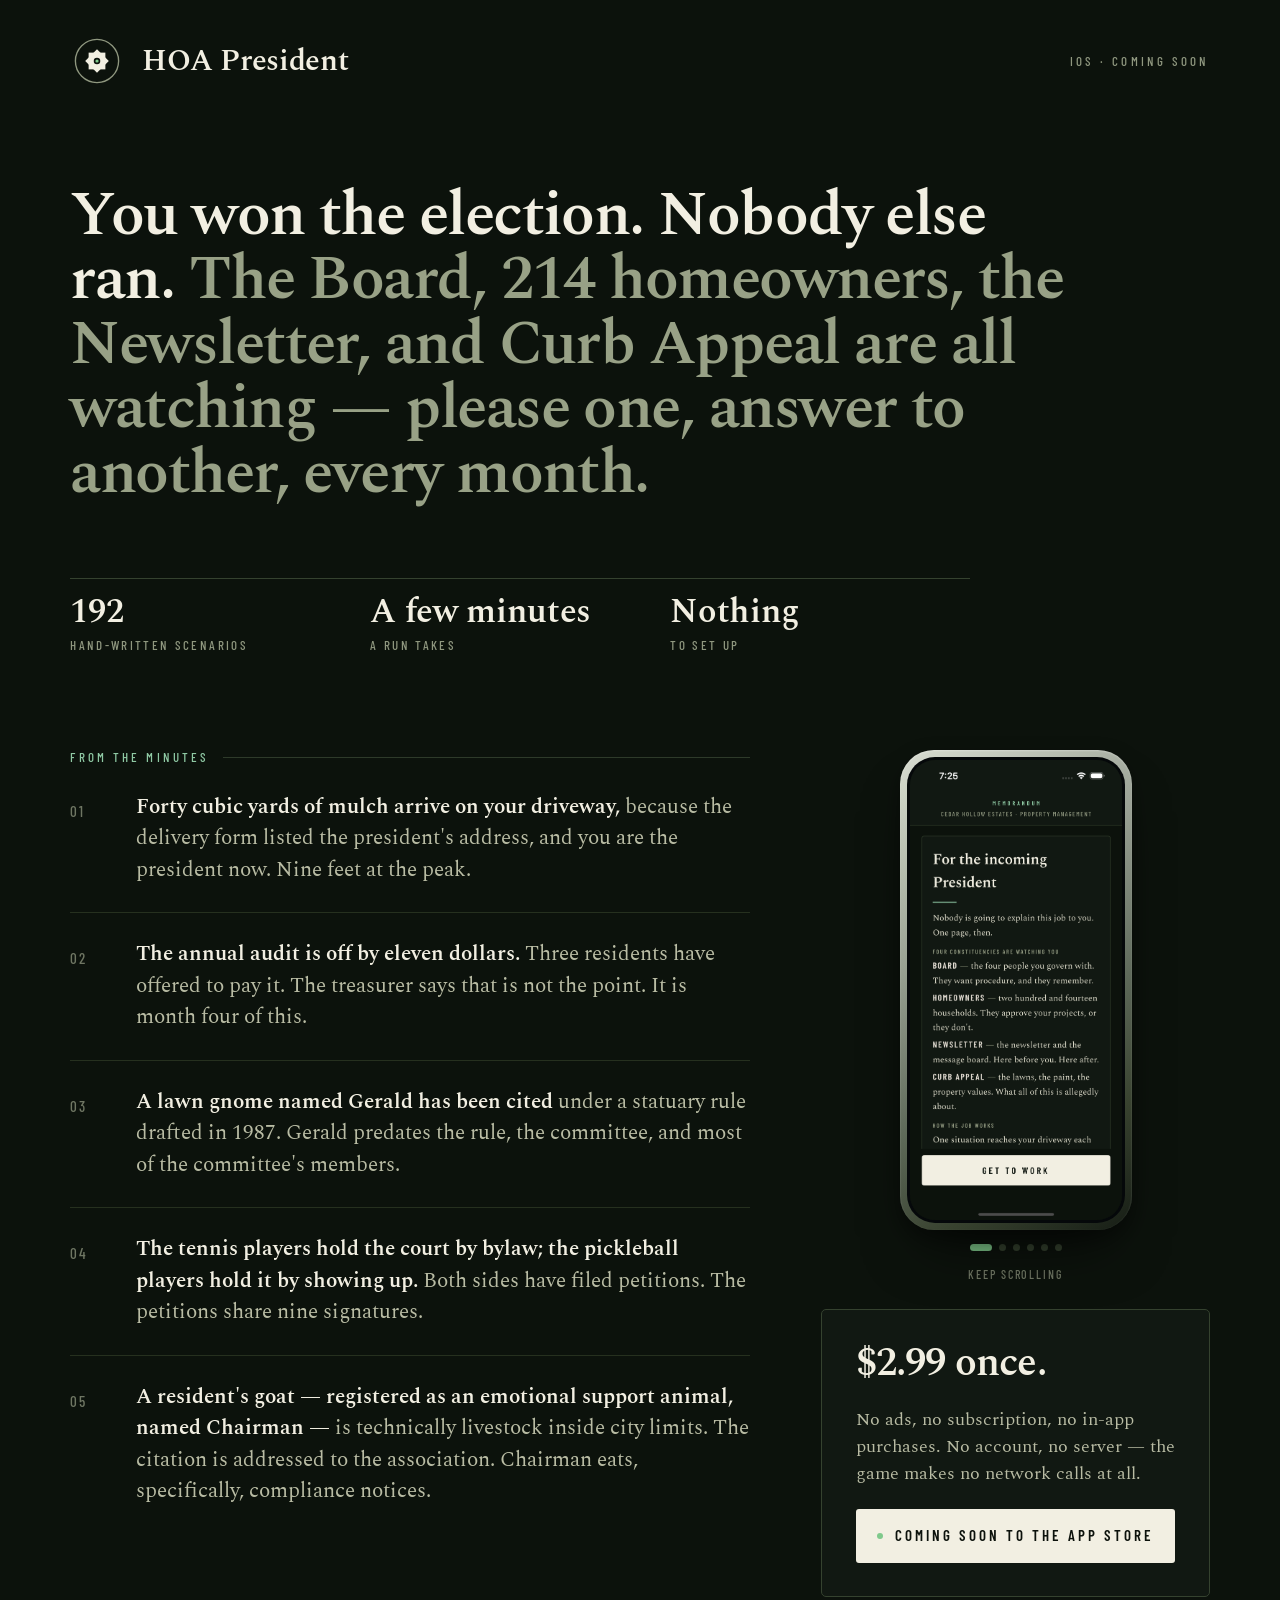
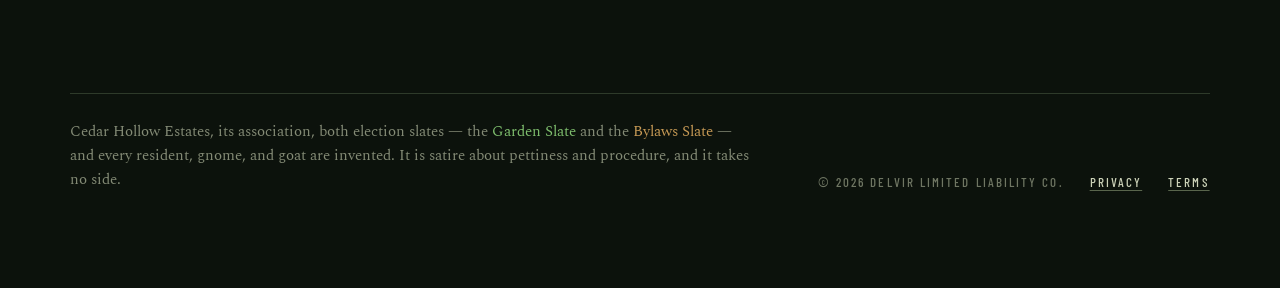
==== index.html @ aea38b38 "HOA President marketing site: static landing + privacy + terms Structural mirror of pocket-veto-site" ====
<!doctype html>
<html lang="en">
<head>
<meta charset="utf-8">
<meta name="viewport" content="width=device-width, initial-scale=1">
<title>HOA President — a suburban survival card game</title>
<meta name="description" content="You are president of the homeowners association now. The Board, 214 homeowners, the Newsletter, and Curb Appeal are all watching — please one, answer to another, every month. 192 hand-written scenarios. $2.99 once, no ads or subscriptions, no network calls at all. Coming soon to the App Store.">
<meta property="og:title" content="HOA President">
<meta property="og:description" content="You are president of the homeowners association now. The Board, 214 homeowners, the Newsletter, and Curb Appeal are all watching — please one, answer to another, every month. 192 hand-written scenarios.">
<meta property="og:type" content="website">
<meta property="og:url" content="https://hoa-president-site.vercel.app">
<meta name="theme-color" content="#0C120C">
<link rel="icon" href="/favicon.svg?v=1" type="image/svg+xml">
<link rel="icon" href="/icon-32.png?v=1" sizes="32x32" type="image/png">
<link rel="apple-touch-icon" href="/apple-touch-icon.png?v=1" sizes="180x180">
<link rel="manifest" href="/site.webmanifest">
<link rel="stylesheet" href="/styles.css">
<script src="/app.js" defer></script>
</head>
<body class="lp">

<div class="page">

  <header class="hd">
    <div class="hd-lockup">
      <svg class="mark" viewBox="0 0 200 200" role="img" aria-label="HOA President">
        <circle class="mark-ring" cx="100" cy="100" r="80" fill="none" stroke-width="5"/>
        <g class="mark-rose">
          <rect x="69" y="69" width="62" height="62"/>
          <rect x="69" y="69" width="62" height="62" transform="rotate(45 100 100)"/>
        </g>
        <circle class="mark-hub" cx="100" cy="100" r="12"/>
        <circle class="mark-pip" cx="100" cy="100" r="6"/>
      </svg>
      <span class="wordmark">HOA President</span>
    </div>
    <span class="hd-status">iOS &middot; Coming soon</span>
  </header>

  <section class="hero">
    <h1>You won the election. Nobody else ran. <span class="hero-rest">The Board, 214 homeowners, the Newsletter, and Curb Appeal are all watching &mdash; please one, answer to another, every month.</span></h1>
  </section>

  <section class="stats" aria-label="At a glance">
    <div class="stat">
      <div class="stat-n">192</div>
      <div class="stat-l">hand-written scenarios</div>
    </div>
    <div class="stat">
      <div class="stat-n">A few minutes</div>
      <div class="stat-l">a run takes</div>
    </div>
    <div class="stat">
      <div class="stat-n">Nothing</div>
      <div class="stat-l">to set up</div>
    </div>
  </section>

  <div class="main" id="main">

    <section class="desk" aria-labelledby="desk-eyebrow">
      <div class="eyebrow-row">
        <h2 class="eyebrow" id="desk-eyebrow">From the minutes</h2>
        <span class="eyebrow-rule" aria-hidden="true"></span>
      </div>

      <ol class="quirks">
        <li>
          <span class="q-num" aria-hidden="true">01</span>
          <p><b>Forty cubic yards of mulch arrive on your driveway,</b> because the delivery form listed the president's address, and you are the president now. Nine feet at the peak.</p>
        </li>
        <li>
          <span class="q-num" aria-hidden="true">02</span>
          <p><b>The annual audit is off by eleven dollars.</b> Three residents have offered to pay it. The treasurer says that is not the point. It is month four of this.</p>
        </li>
        <li>
          <span class="q-num" aria-hidden="true">03</span>
          <p><b>A lawn gnome named Gerald has been cited</b> under a statuary rule drafted in 1987. Gerald predates the rule, the committee, and most of the committee's members.</p>
        </li>
        <li>
          <span class="q-num" aria-hidden="true">04</span>
          <p><b>The tennis players hold the court by bylaw; the pickleball players hold it by showing up.</b> Both sides have filed petitions. The petitions share nine signatures.</p>
        </li>
        <li>
          <span class="q-num" aria-hidden="true">05</span>
          <p><b>A resident's goat &mdash; registered as an emotional support animal, named Chairman &mdash;</b> is technically livestock inside city limits. The citation is addressed to the association. Chairman eats, specifically, compliance notices.</p>
        </li>
      </ol>
    </section>

    <aside class="rail" id="rail">

      <div class="device">
        <div class="phone">
          <div class="phone-rim">
            <div class="phone-screen" id="shots">

              <figure class="shot">
                <img src="/screens/1_briefing.png" width="1178" height="2556" decoding="async" fetchpriority="high"
                     alt="A one-page memorandum for the incoming president from Cedar Hollow Estates property management: four constituencies are watching — Board, Homeowners, Newsletter, Curb Appeal — with a GET TO WORK button below.">
              </figure>

              <figure class="shot">
                <img src="/screens/2_card.png" width="1178" height="2556" decoding="async" loading="lazy"
                     alt="A scenario card titled Forty Cubic Yards, from the landscaping contractor at 6:18 p.m.: the association's pre-paid mulch has all arrived at once on your driveway, with the four meters above and choices below.">
              </figure>

              <figure class="shot">
                <img src="/screens/3_result.png" width="1178" height="2556" decoding="async" loading="lazy"
                     alt="The consequence card: forty residents with shovels clear it by noon, and the board notes, in writing, that the doughnut expense was not pre-approved. The meters have moved and Month 2 continues.">
              </figure>

              <figure class="shot">
                <img src="/screens/4_goat.png" width="1178" height="2556" decoding="async" loading="lazy"
                     alt="A card titled The Goat, from the attorney at 10:28 p.m.: the city has cited the association because a resident's goat, registered as an emotional support animal and named Chairman, is technically livestock inside city limits.">
              </figure>

              <figure class="shot">
                <img src="/screens/5_crisis.png" width="1178" height="2556" decoding="async" loading="lazy"
                     alt="Month 28 mid-crisis: Homeowners at 5 is flashing red on the meters, above a card titled The Load-Bearing Resident — one retiree holds every committee, and she is booking a six-week trip.">
              </figure>

              <figure class="shot">
                <img src="/screens/6_bulletin.png" width="1178" height="2556" decoding="async" loading="lazy"
                     alt="The end screen, set as the front page of The Cedar Hollow Bulletin: THE PROXIES CAME IN AGAINST YOU — even the snowbirds voted, from two time zones, early. 840 days in office, fell to the Homeowners, final curb appeal 16 percent.">
              </figure>

            </div>
          </div>
        </div>

        <div class="reel-dots" id="reel-dots" role="tablist" aria-label="Choose a screen"></div>
        <p class="reel-hint" id="reel-hint">Keep scrolling</p>
      </div>

      <div class="price">
        <div class="price-n">$2.99 once.</div>
        <p class="price-copy">No ads, no subscription, no in-app purchases. No account, no server &mdash; the game makes no network calls at all.</p>
        <!-- TODO(App Store): once the App Store Connect record exists, replace
             this pill with a real download link on the same class:
             <a class="pill" href="https://apps.apple.com/app/idXXXXXXXXXX">Download on the App&nbsp;Store</a>
             (href="#" below is the placeholder; the data-note says the same.) -->
        <p class="pill" data-note="App Store URL drops in here after the App Store Connect record is created"><span class="dot" aria-hidden="true"></span><span>Coming soon to the App Store</span></p>
      </div>

    </aside>

  </div>

  <footer class="ft">
    <p class="ft-neutral">Cedar Hollow Estates, its association, both election slates &mdash; the <span class="garden">Garden Slate</span> and the <span class="bylaws">Bylaws Slate</span> &mdash; and every resident, gnome, and goat are invented. It is satire about pettiness and procedure, and it takes no side.</p>
    <div class="ft-meta">
      <span>&copy; 2026 Delvir Limited Liability Co.</span>
      <a href="/privacy">Privacy</a>
      <a href="/terms">Terms</a>
    </div>
  </footer>

</div>

</body>
</html>
---- styles.css ----
/* Self-hosted type. No Google Fonts link anywhere: the site's CSP is
   `font-src 'self'` and `style-src 'self'`, so both the stylesheet request
   and the font files have to come from this origin. Licences ship next to
   the files (fonts/OFL-*.txt). */

@font-face {
  font-family: "Spectral";
  src: url("/fonts/Spectral-Regular.ttf") format("truetype");
  font-weight: 400;
  font-style: normal;
  font-display: swap;
}

@font-face {
  font-family: "Spectral";
  src: url("/fonts/Spectral-Italic.ttf") format("truetype");
  font-weight: 400;
  font-style: italic;
  font-display: swap;
}

@font-face {
  font-family: "Spectral";
  src: url("/fonts/Spectral-SemiBold.ttf") format("truetype");
  font-weight: 600;
  font-style: normal;
  font-display: swap;
}

@font-face {
  font-family: "Barlow Condensed";
  src: url("/fonts/BarlowCondensed-Medium.ttf") format("truetype");
  font-weight: 500;
  font-style: normal;
  font-display: swap;
}

@font-face {
  font-family: "Barlow Condensed";
  src: url("/fonts/BarlowCondensed-SemiBold.ttf") format("truetype");
  font-weight: 600;
  font-style: normal;
  font-display: swap;
}

/* HOA President — marketing site.

   Three sections, in order:
     1. shared base — parchment tokens and chrome the LEGAL pages run on
        (the joke of the app's end screen is that everything becomes a
        photocopied newsletter, so cream paper suits the paperwork pages).
        The landing page overrides all of it under `body.lp`.
     2. LANDING PAGE — "dusk over the subdivision": the app's own dark
        spruce ground, cream type, suburban pastel accents. Every token is
        lifted from the app's Palette.swift so site and app match.
     3. LEGAL PAGES — privacy.html / terms.html. */

:root {
  --ink: #14181c;
  --parchment: #f4efe2;
  --oxide: #e9e2d1;
  --garden: #3f7a38;
  --bylaws: #a87f3e;
  --max-w: 46rem;

  color-scheme: light;
  --bg: var(--parchment);
  --fg: var(--ink);
  --card-bg: #ffffff;
  --rule: var(--oxide);
  --muted: #4a4a46;
}

@media (prefers-color-scheme: dark) {
  :root {
    color-scheme: dark;
    --bg: #0c120c;
    --fg: var(--parchment);
    --card-bg: #18211a;
    --rule: #2e3a2a;
    --muted: #b6b9a4;
  }
}

* {
  box-sizing: border-box;
}

html {
  -webkit-text-size-adjust: 100%;
}

body {
  margin: 0;
  background: var(--bg);
  color: var(--fg);
  font-family: -apple-system, BlinkMacSystemFont, "Segoe UI", Roboto, Helvetica, Arial, sans-serif;
  line-height: 1.55;
  overflow-x: hidden;
}

h1, h2, h3, .display {
  font-family: ui-serif, Georgia, "Times New Roman", serif;
  font-weight: 700;
  line-height: 1.15;
  margin: 0 0 0.5em;
}

p {
  margin: 0 0 1em;
}

a {
  color: var(--garden);
}

@media (prefers-color-scheme: dark) {
  a { color: #8fd497; }
}

.eyebrow {
  font-size: 0.72rem;
  letter-spacing: 0.14em;
  text-transform: uppercase;
  font-weight: 600;
  color: var(--muted);
}

.wrap {
  max-width: var(--max-w);
  margin: 0 auto;
  padding: 0 1.25rem;
}

.wrap--wide {
  max-width: 60rem;
}

/* ==================================================================
   LANDING PAGE (index.html, body.lp)

   The app's own appearance: a very dark spruce green (a lawn after the
   streetlights come on, not neutral black), warm cream type, suburban
   pastel accents. The phone lives in the sticky right rail above the
   price card and pages through the app's real screens as the left
   column scrolls past it.

   Colour sources (HOAPresident/DesignSystem/Palette.swift):
     ground #0C120C · panel #111812 · surface #18211A · track #293429
     hairlines #2E3A2A / #35422F · cream #F2EFE2 · body #DEDCCB
     secondary #8F977F · tertiary #848B76 · faint #6F7663
     mint (category chrome) #8FC9A4 · periwinkle (selection) #A3B2E4
     lawn #7FC98B · garden slate #7FBF6E · bylaws slate #C79A55
   ================================================================== */

body.lp {
  --lp-ground: #0c120c;
  --lp-card: #111812;
  --lp-hair-24: #26301f;   /* quirk row borders */
  --lp-hair-soft: #2e3a2a; /* eyebrow rule, footer rule */
  --lp-hair: #35422f;      /* stat rules, price-card border */

  --lp-text: #f2efe2;
  --lp-hero-muted: #98a186;
  --lp-body-muted: #b9bca4;
  --lp-list-num: #6f7663;

  --lp-label: #8f977f;
  --lp-label-dim: #848b76;
  --lp-label-dimmer: #6f7663;

  --lp-ring: #8f977f;
  --lp-rose: #f2efe2;
  --lp-lawn: #7fc98b;

  --lp-garden: #7fbf6e;
  --lp-bylaws: #c79a55;
  --lp-link: #ccd2b8;
  --lp-link-rule: #59654c;
  --lp-accent: #8fc9a4;    /* mint — the app's category chrome */
  --lp-focus: #a3b2e4;     /* periwinkle — the app's selection color */

  --lp-ui: "Barlow Condensed", "Helvetica Neue", Arial, sans-serif;

  margin: 0;
  background: var(--lp-ground);
  color: var(--lp-text);
  font-family: Spectral, Georgia, "Times New Roman", serif;
  font-weight: 400;
  line-height: 1.55;
  /* `clip`, not `hidden`: `hidden` would make body a scroll container and
     silently kill the sticky rail. */
  overflow-x: clip;
  -webkit-font-smoothing: antialiased;
}

body.lp a {
  color: var(--lp-link);
  text-decoration-color: var(--lp-link-rule);
  text-underline-offset: 3px;
}

body.lp a:hover {
  color: var(--lp-text);
  text-decoration-color: currentColor;
}

body.lp :focus-visible {
  outline: 2px solid var(--lp-focus);
  outline-offset: 3px;
}

.page {
  max-width: 1280px;
  margin: 0 auto;
  padding: 34px clamp(20px, 5.5vw, 80px) 96px;
}

/* ---------- header ---------- */

.hd {
  display: flex;
  align-items: center;
  justify-content: space-between;
  gap: 20px;
}

.hd-lockup {
  display: flex;
  align-items: center;
  gap: 18px;
  min-width: 0;
}

.mark {
  width: 54px;
  height: 54px;
  flex: none;
  display: block;
}

/* The mark itself: the association's eight-point rose in a ring — same
   geometry as favicon.svg. Compass or impact sprinkler, reader's choice. */
.mark-ring { stroke: var(--lp-ring); }
.mark-rose { fill: var(--lp-rose); }
.mark-hub { fill: var(--lp-ground); }
.mark-pip { fill: var(--lp-lawn); }

.wordmark {
  font-size: clamp(23px, 2.4vw, 30px);
  font-weight: 600;
  letter-spacing: -0.01em;
  line-height: 1.1;
}

.hd-status {
  font-family: var(--lp-ui);
  font-weight: 500;
  font-size: 13px;
  letter-spacing: 0.24em;
  text-transform: uppercase;
  color: var(--lp-label);
  white-space: nowrap;
}

/* ---------- hero ---------- */

.hero {
  padding-top: clamp(52px, 7.5vw, 96px);
  max-width: 1000px;
}

.hero h1 {
  margin: 0;
  font-family: inherit;
  font-size: clamp(34px, 5.6vw, 62px);
  line-height: 1.04;
  font-weight: 600;
  letter-spacing: -0.025em;
  text-wrap: pretty;
  color: var(--lp-text);
}

.hero-rest {
  color: var(--lp-hero-muted);
}

/* ---------- three stat blocks ---------- */

.stats {
  display: grid;
  grid-template-columns: repeat(3, minmax(0, 1fr));
  gap: 0;
  margin-top: clamp(44px, 5.6vw, 72px);
  max-width: 900px;
}

.stat {
  border-top: 1px solid var(--lp-hair);
  padding: 16px 24px 0 0;
}

.stat-n {
  font-size: clamp(25px, 2.7vw, 34px);
  font-weight: 600;
  line-height: 1;
  letter-spacing: -0.01em;
}

.stat-l {
  margin-top: 8px;
  font-family: var(--lp-ui);
  font-weight: 500;
  font-size: 13px;
  letter-spacing: 0.18em;
  text-transform: uppercase;
  color: var(--lp-label);
  line-height: 1.3;
}

/* ---------- two-column main ---------- */

.main {
  display: grid;
  grid-template-columns: minmax(0, 7fr) minmax(0, 4fr);
  gap: clamp(40px, 5.6vw, 72px);
  align-items: start;
  margin-top: clamp(56px, 7.5vw, 96px);
}

/* --- left: from the minutes --- */

.desk {
  min-width: 0;
}

.eyebrow-row {
  display: flex;
  align-items: center;
  gap: 14px;
}

.lp .eyebrow {
  margin: 0;
  font-family: var(--lp-ui);
  font-weight: 500;
  font-size: 13px;
  line-height: 1.2;
  letter-spacing: 0.24em;
  text-transform: uppercase;
  color: var(--lp-accent);
}

.eyebrow-rule {
  flex: 1;
  height: 1px;
  background: var(--lp-hair-soft);
}

.quirks {
  list-style: none;
  margin: 0;
  padding: 0;
  display: flex;
  flex-direction: column;
}

.quirks li {
  display: grid;
  grid-template-columns: 46px minmax(0, 1fr);
  gap: 0 20px;
  padding: 26px 0;
  border-bottom: 1px solid var(--lp-hair-24);
}

.quirks li:last-child {
  border-bottom: 0;
  padding-bottom: 0;
}

.q-num {
  font-family: var(--lp-ui);
  font-weight: 500;
  font-size: 15px;
  letter-spacing: 0.12em;
  color: var(--lp-list-num);
  padding-top: 8px;
}

.quirks p {
  margin: 0;
  font-size: clamp(17px, 1.7vw, 21px);
  line-height: 1.5;
  color: var(--lp-body-muted);
  text-wrap: pretty;
}

.quirks b {
  font-weight: 600;
  color: var(--lp-text);
}

/* --- right: the sticky rail (phone + price card) --- */

.rail {
  position: sticky;
  top: 32px;
  display: flex;
  flex-direction: column;
  align-items: stretch;
  gap: 26px;
}

.device {
  display: flex;
  flex-direction: column;
  align-items: center;
  gap: 14px;
}

/* The phone is sized so the whole rail — phone, gap, price card — still
   fits one viewport, which is what makes the sticky paging readable. */
.phone {
  position: relative;
  width: clamp(150px, calc((100svh - 350px) * 0.46), 232px);
  padding: 7px;
  border-radius: 34px;
  background: linear-gradient(145deg, #d9ddd2, #99a094 34%, #5e695a 60%, #38422f 80%, #161d15);
  box-shadow:
    0 34px 60px -26px rgba(0, 0, 0, 0.7),
    0 8px 20px rgba(0, 0, 0, 0.35),
    inset 0 1px 2px rgba(255, 255, 255, 0.28);
}

.phone-rim {
  padding: 3px;
  border-radius: 28px;
  background: #05080a;
}

.phone-screen {
  position: relative;
  aspect-ratio: 1178 / 2556;
  overflow: hidden;
  border-radius: 25px;
  background: var(--lp-ground);
}

.shot {
  position: absolute;
  inset: 0;
  margin: 0;
  opacity: 0;
  /* linear, and short: an eased cross-fade leaves both layers visibly
     blended at the midpoint, which reads as a double exposure. */
  transition: opacity 0.28s linear;
}

.shot img {
  display: block;
  width: 100%;
  height: 100%;
  object-fit: cover;
  object-position: top center;
  -webkit-user-select: none;
  user-select: none;
}

.shot figcaption {
  position: absolute;
  width: 1px;
  height: 1px;
  overflow: hidden;
  clip-path: inset(50%);
  white-space: nowrap;
}

/* First screen shows even with JS off; app.js takes over once it runs. */
.shot:first-child,
.shot.is-active {
  opacity: 1;
}

.js .shot:first-child {
  opacity: 0;
}

.js .shot.is-active {
  opacity: 1;
}

.reel-dots {
  display: flex;
  align-items: center;
  gap: 7px;
}

.reel-dot {
  appearance: none;
  -webkit-appearance: none;
  border: 0;
  padding: 0;
  width: 7px;
  height: 7px;
  border-radius: 999px;
  background: var(--lp-hair);
  cursor: pointer;
  transition: width 0.3s ease, background-color 0.3s ease;
}

.reel-dot:hover {
  background: var(--lp-list-num);
}

.reel-dot.is-active {
  width: 22px;
  background: var(--lp-lawn);
}

.reel-hint {
  margin: 0;
  font-family: var(--lp-ui);
  font-weight: 500;
  font-size: 12px;
  letter-spacing: 0.16em;
  text-transform: uppercase;
  color: var(--lp-label-dimmer);
  transition: opacity 0.4s ease;
}

/* Retired once the visitor is steering by hand, and once the reel has reached
   its last screen — by then there is nothing left to keep scrolling for. */
.is-driving .reel-hint,
.is-done .reel-hint {
  opacity: 0;
}

/* --- the price card --- */

.price {
  display: flex;
  flex-direction: column;
  gap: 22px;
  padding: clamp(24px, 2.6vw, 34px);
  border: 1px solid var(--lp-hair);
  border-radius: 5px;
  background: var(--lp-card);
}

.price-n {
  font-size: clamp(32px, 3.2vw, 40px);
  font-weight: 600;
  line-height: 1;
  letter-spacing: -0.02em;
}

.price-copy {
  margin: 0;
  font-size: clamp(16px, 1.5vw, 18px);
  line-height: 1.5;
  color: var(--lp-body-muted);
  text-wrap: pretty;
}

.pill {
  display: flex;
  align-items: center;
  justify-content: center;
  gap: 12px;
  min-height: 54px;
  margin: 0;
  padding: 8px 14px;
  border-radius: 3px;
  font-family: var(--lp-ui);
  font-weight: 600;
  font-size: 15px;
  letter-spacing: 0.2em;
  text-transform: uppercase;
  text-align: center;
  background: var(--lp-text);
  color: var(--lp-ground);
}

.pill .dot {
  display: block;
  width: 6px;
  height: 6px;
  flex: none;
  border-radius: 50%;
  background: var(--lp-lawn);
  animation: lp-pulse 2.4s ease-in-out infinite;
}

@keyframes lp-pulse {
  0%, 100% { opacity: 1; }
  50% { opacity: 0.32; }
}

/* ---------- footer ---------- */

.ft {
  margin-top: clamp(56px, 7.5vw, 96px);
  padding-top: 26px;
  border-top: 1px solid var(--lp-hair-soft);
  display: flex;
  align-items: flex-end;
  justify-content: space-between;
  gap: clamp(24px, 4vw, 60px);
}

.ft-neutral {
  margin: 0;
  max-width: 720px;
  font-size: 15px;
  line-height: 1.6;
  color: var(--lp-label-dim);
  text-wrap: pretty;
}

.ft-neutral .garden { color: var(--lp-garden); }
.ft-neutral .bylaws { color: var(--lp-bylaws); }

.ft-meta {
  display: flex;
  align-items: center;
  gap: 26px;
  font-family: var(--lp-ui);
  font-weight: 500;
  font-size: 13px;
  letter-spacing: 0.16em;
  text-transform: uppercase;
  color: var(--lp-label-dimmer);
  white-space: nowrap;
}

/* ---------- reduced motion ---------- */

@media (prefers-reduced-motion: reduce) {
  .shot,
  .reel-dot,
  .reel-hint { transition: none; }
  .pill .dot { animation: none; }
}

/* ---------- narrow screens ------------------------------------------------
   One honest column, in the order a stranger needs it: who this is, the hook,
   the numbers, THE THING ITSELF, then the scenarios, the price, the footer.
   Nothing is pinned and nothing hijacks a gesture. `display: contents` on the
   rail dissolves the desktop wrapper so the phone and the price card can be
   ordered independently around the quirks. */

@media (max-width: 899px) {
  .main {
    display: flex;
    flex-direction: column;
    gap: clamp(36px, 7vw, 56px);
  }

  .rail {
    position: static;
    display: contents;
  }

  .device { order: 1; }
  .desk   { order: 2; }
  .price  { order: 3; }

  .phone { width: min(232px, 62vw, 34svh); }

  .quirks li {
    grid-template-columns: 34px minmax(0, 1fr);
    gap: 0 14px;
    padding: 22px 0;
  }
}

@media (max-width: 639px) {
  .stats {
    grid-template-columns: minmax(0, 1fr);
  }

  .stat {
    padding: 14px 0 18px;
  }

  .stat:last-child { padding-bottom: 0; }

  .ft {
    flex-direction: column;
    align-items: flex-start;
    gap: 22px;
  }

  .ft-meta {
    flex-wrap: wrap;
    gap: 10px 22px;
    white-space: normal;
  }

  /* The company line takes its own row so the two links sit together. */
  .ft-meta span { flex: 0 0 100%; }

  /* One line, at 360px too. */
  .pill {
    font-size: 13px;
    letter-spacing: 0.14em;
  }
}

@media (max-width: 559px) {
  .hd {
    flex-direction: column;
    align-items: flex-start;
    gap: 12px;
  }

  .hd-lockup { gap: 14px; }

  .mark { width: 44px; height: 44px; }

  .hd-status { font-size: 12px; }
}

/* ==================================================================
   LEGAL PAGES (privacy.html, terms.html)
   ================================================================== */

.site-header {
  border-bottom: 1px solid var(--rule);
}

.site-header .wrap {
  max-width: 60rem;
  display: flex;
  align-items: center;
  justify-content: space-between;
  padding-top: 1.1rem;
  padding-bottom: 1.1rem;
  gap: 1rem;
}

.brand {
  display: flex;
  align-items: center;
  gap: 0.6rem;
  text-decoration: none;
  color: var(--fg);
}

.brand .seal {
  width: 34px;
  height: 34px;
  flex: none;
}

.brand-name {
  font-family: ui-serif, Georgia, "Times New Roman", serif;
  font-weight: 700;
  font-size: 1.05rem;
  letter-spacing: 0.01em;
}

.site-nav a {
  color: var(--fg);
  text-decoration: none;
  font-size: 0.92rem;
  margin-left: 1.25rem;
}

.site-nav a:hover {
  text-decoration: underline;
}

.site-footer {
  border-top: 1px solid var(--rule);
  padding: 2rem 0 3rem;
}

.site-footer .wrap {
  max-width: 60rem;
  display: flex;
  flex-wrap: wrap;
  gap: 0.75rem 1.5rem;
  align-items: center;
  justify-content: space-between;
  font-size: 0.85rem;
  color: var(--muted);
}

.site-footer nav a {
  color: var(--muted);
  text-decoration: none;
  margin-right: 1.1rem;
}

.site-footer nav a:last-child {
  margin-right: 0;
}

.site-footer nav a:hover {
  color: var(--fg);
  text-decoration: underline;
}

.legal main {
  padding: 2.5rem 0 4rem;
}

.legal .wrap {
  max-width: var(--max-w);
}

.legal h1 {
  font-size: 2rem;
  margin-bottom: 0.25rem;
}

.legal .effective {
  color: var(--muted);
  font-size: 0.9rem;
  margin-bottom: 2rem;
}

.legal h2 {
  font-size: 1.2rem;
  margin-top: 2rem;
}

.legal p, .legal li {
  color: var(--fg);
}

.legal ul {
  padding-left: 1.25rem;
}

.legal .notice {
  border-left: 3px solid var(--bylaws);
  padding: 0.75rem 1rem;
  background: var(--card-bg);
  border-radius: 0 8px 8px 0;
  font-size: 0.9rem;
  color: var(--muted);
  margin-bottom: 2rem;
}

.legal strong {
  color: var(--fg);
}
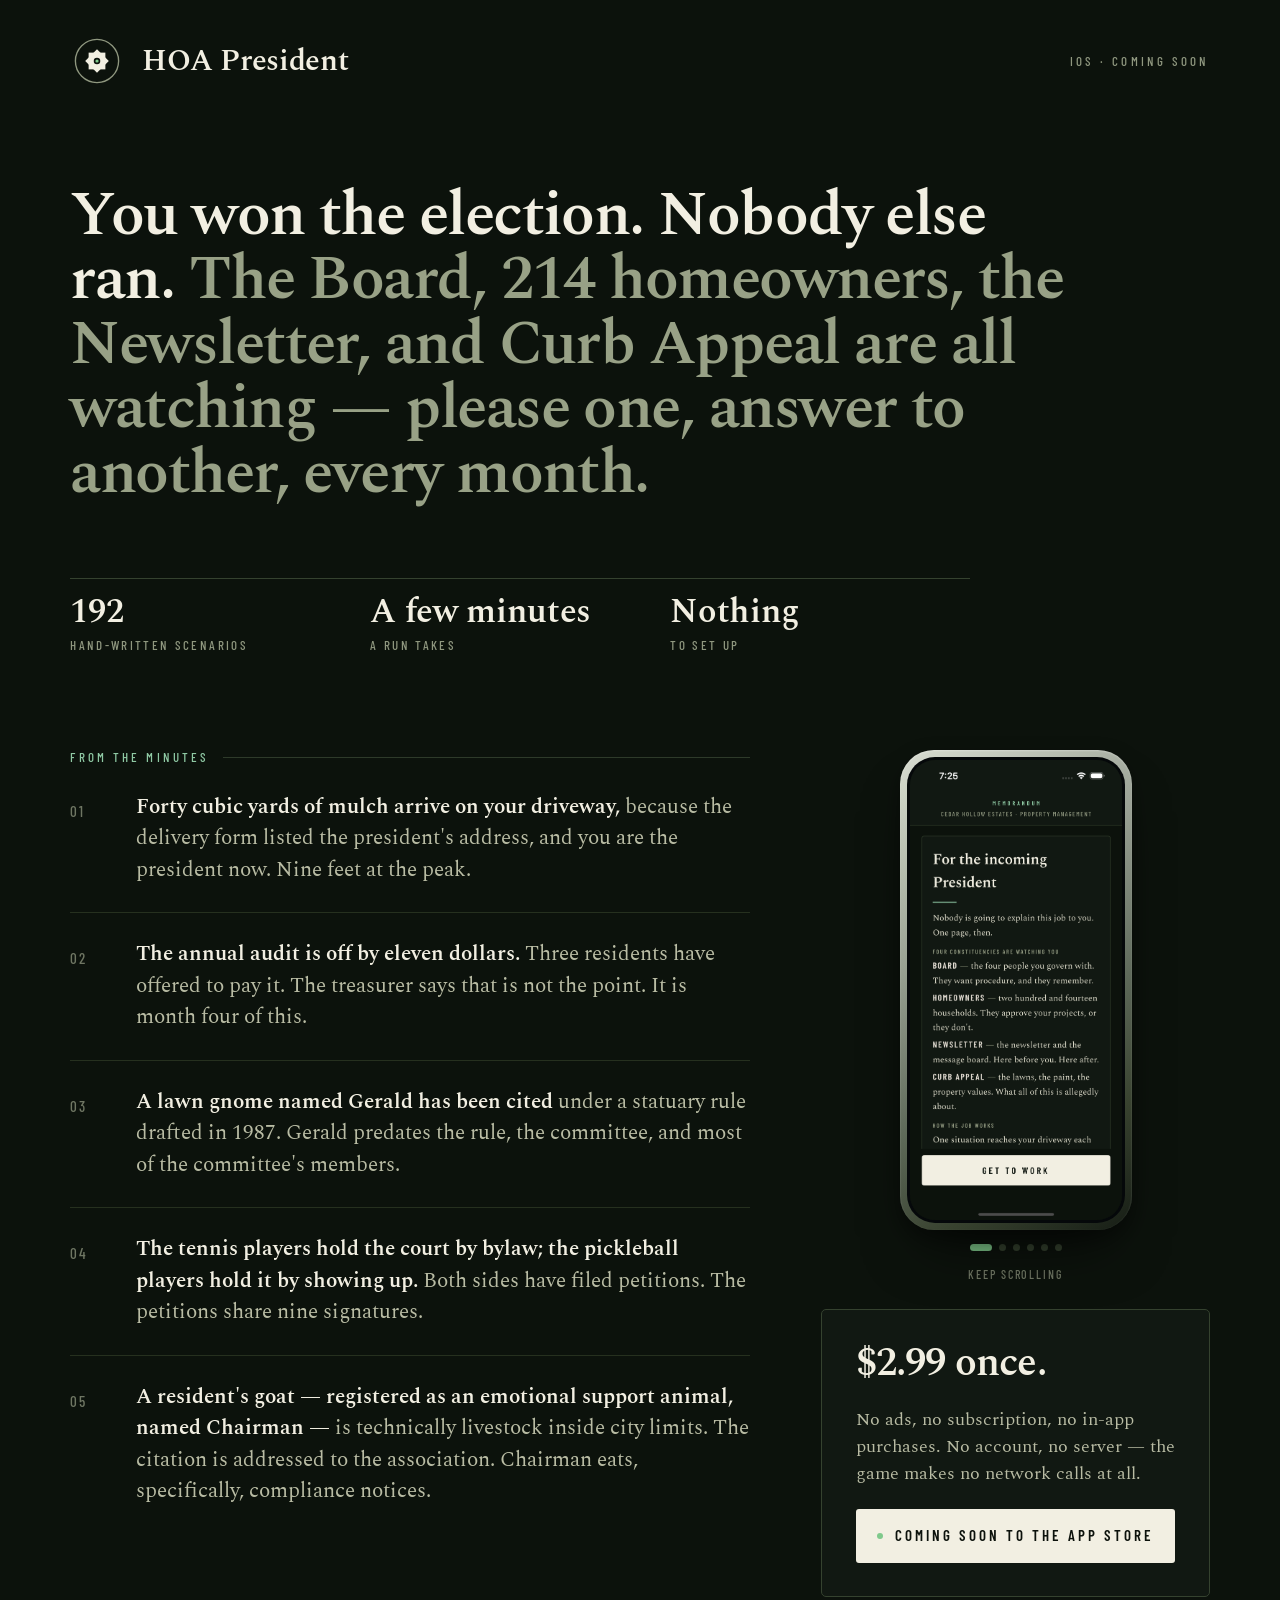
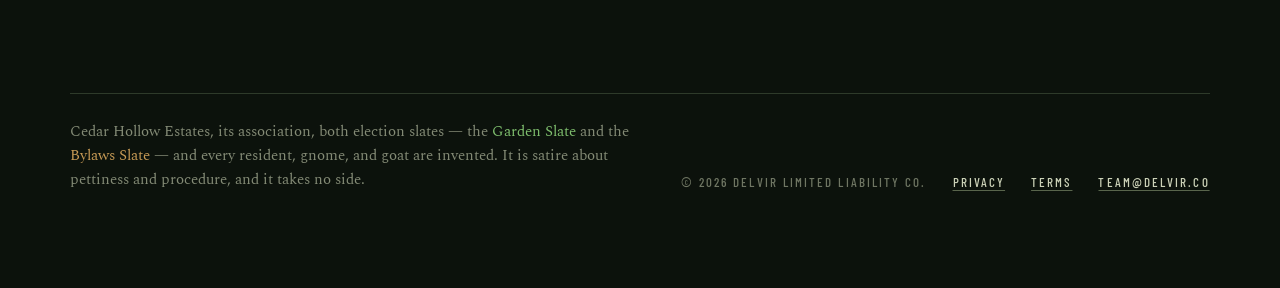
==== commit bb3b2b9d: "Add support email to landing footer Co-Authored-By: Claude Fable 5 <noreply@anthropic.com>" ====
--- a/index.html
+++ b/index.html
@@ -153,6 +153,7 @@
       <span>&copy; 2026 Delvir Limited Liability Co.</span>
       <a href="/privacy">Privacy</a>
       <a href="/terms">Terms</a>
+      <a href="mailto:team@delvir.co">team@delvir.co</a>
     </div>
   </footer>
 
